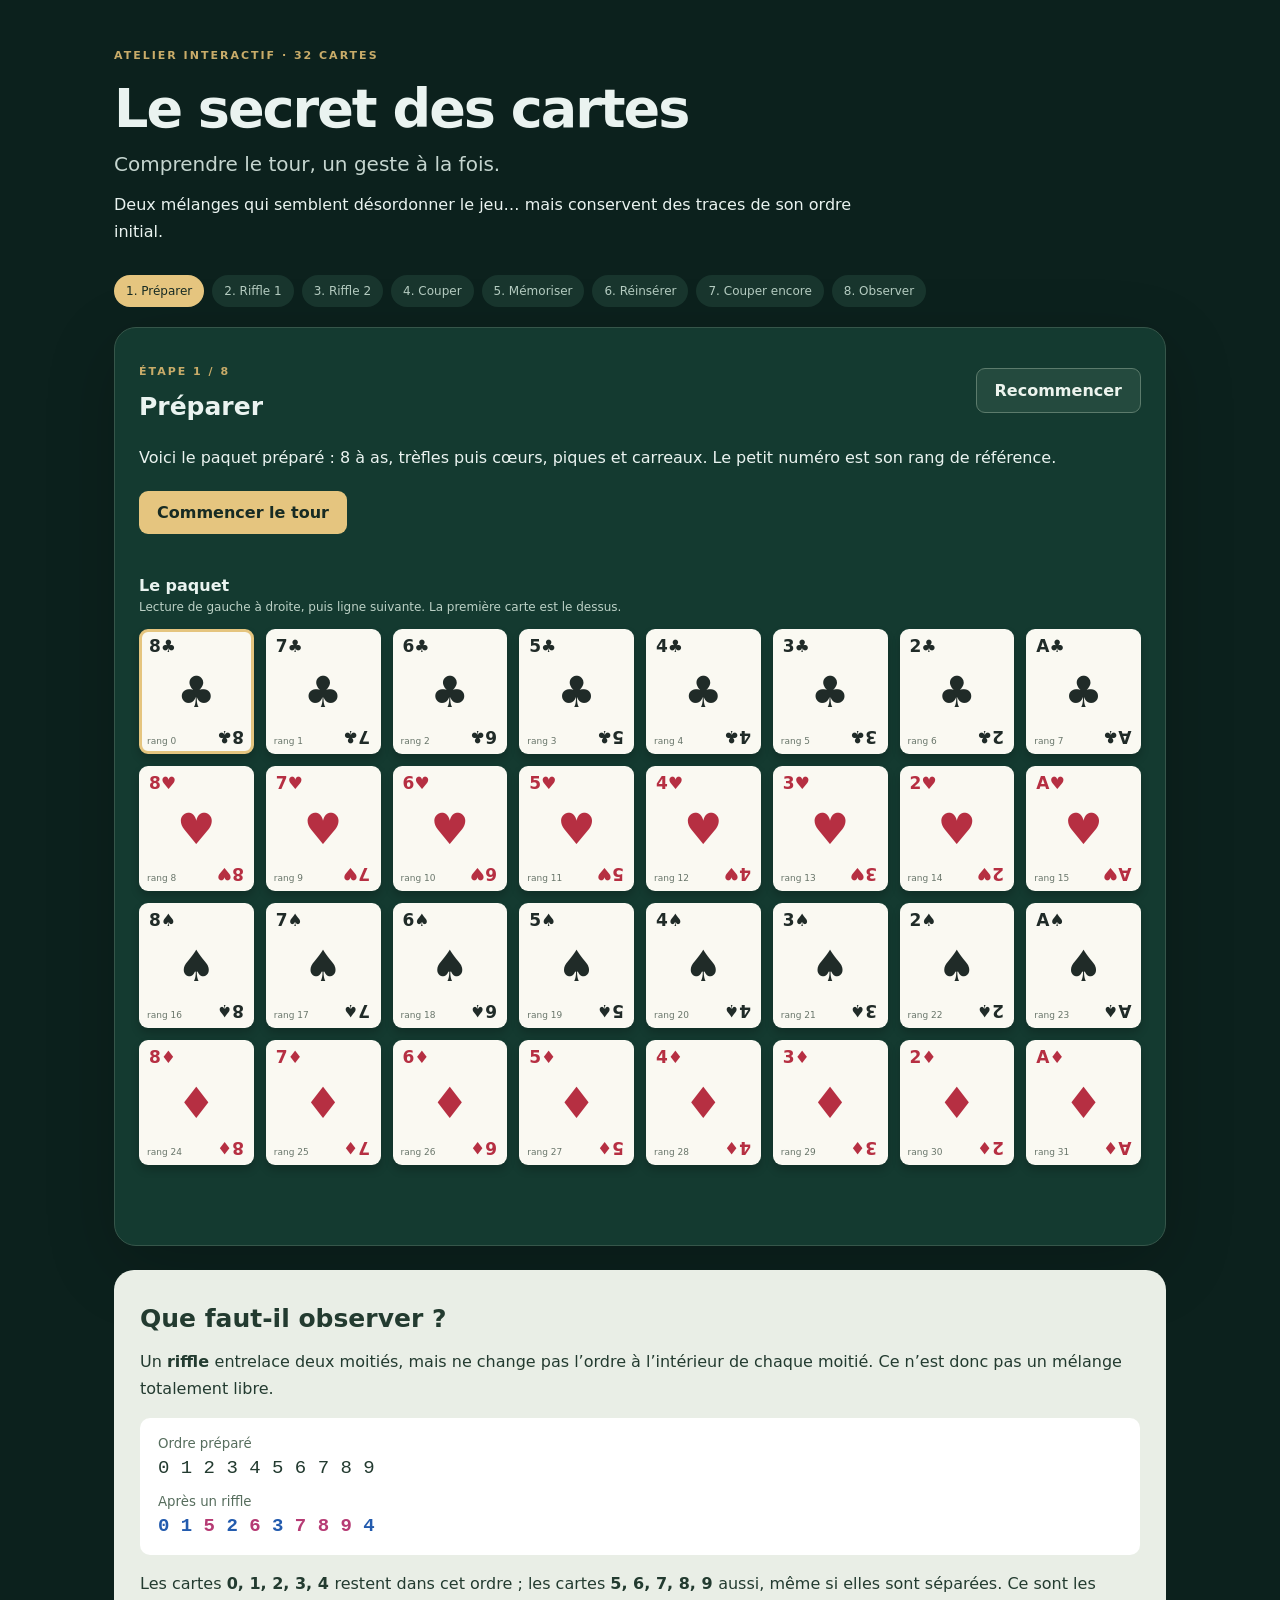
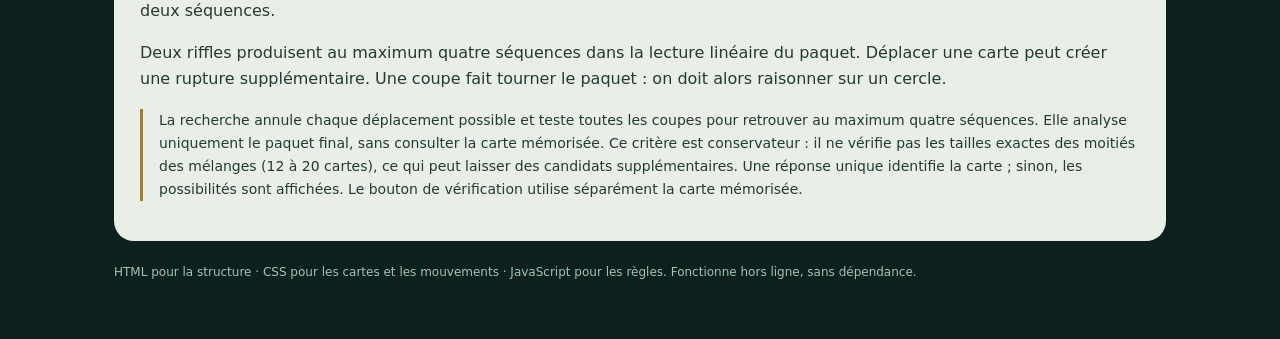
==== tour-cartes/index.html @ bb6fe9b4 "Add files via upload Reformatage" ====
<!DOCTYPE html>
<html lang="fr">
 <head>
  <meta charset="utf-8"/>
  <meta content="width=device-width, initial-scale=1" name="viewport"/>
  <title>
   Le tour de cartes
  </title>
  <link href="style.css" rel="stylesheet"/>
  <script defer="" src="script.js">
  </script>
 </head>
 <body>
  <!-- TOUR DE CARTES : styles, interface et logique indépendants -->
  <main>
   <header>
    <p class="eyebrow">
     ATELIER INTERACTIF · 32 CARTES
    </p>
    <h1>
     Le secret des cartes
     <span>
      Comprendre le tour, un geste à la fois.
     </span>
    </h1>
    <p>
     Deux mélanges qui semblent désordonner le jeu… mais conservent des traces de son ordre initial.
    </p>
   </header>
   <nav aria-label="Étapes du tour" id="steps">
   </nav>
   <section class="panel">
    <div class="heading">
     <div>
      <p class="eyebrow" id="stage">
      </p>
      <h2 id="title">
      </h2>
     </div>
     <button class="secondary" id="reset">
      Recommencer
     </button>
    </div>
    <p aria-live="polite" id="instruction">
    </p>
    <div id="controls">
    </div>
    <div hidden="" id="shuffle">
     <div class="halves">
      <div>
       <h3>
        Moitié A
       </h3>
       <div class="strip" id="left">
       </div>
      </div>
      <div>
       <h3>
        Moitié B
       </h3>
       <div class="strip" id="right">
       </div>
      </div>
     </div>
     <h3>
      Paquet reconstruit, carte par carte
     </h3>
     <div class="strip" id="merged">
     </div>
    </div>
    <div id="held">
    </div>
    <div class="table-label">
     <strong id="deckLabel">
      Le paquet
     </strong>
     <span>
      Lecture de gauche à droite, puis ligne suivante. La première carte est le dessus.
     </span>
    </div>
    <div class="deck" id="deck">
    </div>
    <p aria-live="polite" class="status" id="status">
    </p>
   </section>
   <section class="explain">
    <h2>
     Que faut-il observer ?
    </h2>
    <p>
     Un
     <strong>
      riffle
     </strong>
     entrelace deux moitiés, mais ne change pas l’ordre à l’intérieur de chaque moitié. Ce n’est donc pas un mélange totalement libre.
    </p>
    <div class="example">
     <div>
      <small>
       Ordre préparé
      </small>
      <code>
       0 1 2 3 4 5 6 7 8 9
      </code>
     </div>
     <div>
      <small>
       Après un riffle
      </small>
      <code>
       <b>
        0 1
       </b>
       <em>
        5
       </em>
       <b>
        2
       </b>
       <em>
        6
       </em>
       <b>
        3
       </b>
       <em>
        7 8 9
       </em>
       <b>
        4
       </b>
      </code>
     </div>
    </div>
    <p>
     Les cartes
     <b>
      0, 1, 2, 3, 4
     </b>
     restent dans cet ordre ; les cartes
     <b>
      5, 6, 7, 8, 9
     </b>
     aussi, même si elles sont séparées. Ce sont les deux séquences.
    </p>
    <p>
     Deux riffles produisent au maximum quatre séquences dans la lecture linéaire du paquet. Déplacer une carte peut créer une rupture supplémentaire. Une coupe fait tourner le paquet : on doit alors raisonner sur un cercle.
    </p>
    <p class="note">
     La recherche annule chaque déplacement possible et teste toutes les coupes pour retrouver au maximum quatre séquences. Elle analyse uniquement le paquet final, sans consulter la carte mémorisée. Ce critère est conservateur : il ne vérifie pas les tailles exactes des moitiés des mélanges (12 à 20 cartes), ce qui peut laisser des candidats supplémentaires. Une réponse unique identifie la carte ; sinon, les possibilités sont affichées. Le bouton de vérification utilise séparément la carte mémorisée.
    </p>
   </section>
   <footer>
    HTML pour la structure · CSS pour les cartes et les mouvements · JavaScript pour les règles. Fonctionne hors ligne, sans dépendance.
   </footer>
  </main>
 </body>
</html>
---- tour-cartes/style.css ----
:root {
    font-family: system-ui, sans-serif;
    color: #eaf3f0;
    background: #0c211d;
    font-synthesis: none
}

* {
    box-sizing: border-box
}

body {
    margin: 0
}

main {
    max-width: 1100px;
    margin: auto;
    padding: 36px 24px
}

header {
    max-width: 760px;
    margin-bottom: 30px
}

.eyebrow {
    font-size: 11px;
    letter-spacing: 2px;
    color: #c9ac69;
    font-weight: 750
}

h1 {
    font-size: clamp(32px, 5vw, 54px);
    letter-spacing: -2px;
    margin: 12px 0
}

h1 span {
    display: block;
    font-size: 20px;
    font-weight: 400;
    letter-spacing: 0;
    margin-top: 12px;
    color: #c5d5cf
}

p {
    line-height: 1.65
}

nav {
    display: flex;
    gap: 8px;
    flex-wrap: wrap;
    margin: 20px 0
}

nav span {
    padding: 9px 12px;
    border-radius: 20px;
    background: #18352d;
    color: #b4cbc0;
    font-size: 12px
}

nav .active {
    background: #e5c57f;
    color: #172b23
}

.panel {
    background: #143a30;
    border: 1px solid #36564a;
    border-radius: 22px;
    padding: 24px;
    box-shadow: 0 20px 70px #0003
}

.heading {
    display: flex;
    justify-content: space-between;
    align-items: center;
    gap: 16px
}

h2 {
    margin: 8px 0;
    font-size: 25px
}

button {
    font: inherit;
    cursor: pointer;
    border: 0;
    border-radius: 9px;
    padding: 12px 18px;
    background: #e5c57f;
    color: #172b23;
    font-weight: 650
}

button:disabled {
    opacity: .45;
    cursor: default
}

.secondary {
    background: #244a3e;
    color: #edf4ee;
    border: 1px solid #5c7b6c
}

button:focus-visible,
input:focus-visible {
    outline: 3px solid #93d7ff;
    outline-offset: 4px
}

#controls {
    display: flex;
    gap: 12px;
    align-items: center;
    flex-wrap: wrap;
    margin: 20px 0
}

input[type=range] {
    width: min(300px, 65vw);
    accent-color: #e5c57f
}

.table-label {
    display: flex;
    flex-direction: column;
    gap: 5px;
    margin: 22px 0 15px
}

.table-label span {
    font-size: 12px;
    color: #bcd1c6
}

.deck {
    display: grid;
    grid-template-columns: repeat(8, minmax(0, 1fr));
    gap: 12px
}

.card {
    height: 125px;
    min-width: 0;
    background: #faf9f2;
    color: #202b28;
    border-radius: 9px;
    position: relative;
    box-shadow: 0 5px 8px #0003;
    border: 3px solid transparent;
    transition: transform .35s, opacity .35s;
    user-select: none
}

.card.red {
    color: #b62f42
}

.corner {
    position: absolute;
    top: 6px;
    left: 7px;
    font-size: 17px;
    font-weight: 700;
    line-height: 1
}

.corner.bottom {
    top: auto;
    left: auto;
    right: 7px;
    bottom: 6px;
    transform: rotate(180deg)
}

.suit {
    position: absolute;
    inset: 0;
    display: grid;
    place-items: center;
    font-size: 43px
}

.rank {
    position: absolute;
    bottom: 5px;
    left: 5px;
    font-size: 9px;
    color: #68756a
}

.card.top {
    border-color: #e5c57f
}

.card.marked {
    border-color: #35bcec;
    transform: translateY(-6px)
}

.strip {
    display: flex;
    gap: 5px;
    flex-wrap: wrap;
    min-height: 48px
}

.mini {
    background: #faf9f2;
    color: #203129;
    padding: 9px 7px;
    border-radius: 5px;
    font-weight: 700;
    font-size: 13px
}

.mini.red {
    color: #b62f42
}

.mini.enter {
    animation: arrive .35s ease-out
}

.halves {
    display: grid;
    grid-template-columns: 1fr 1fr;
    gap: 25px
}

h3 {
    font-size: 14px;
    color: #cfdfd6
}

#shuffle {
    padding: 8px 0 20px;
    border-bottom: 1px solid #4a685b
}

.slot {
    height: 40px;
    padding: 8px;
    border: 1px dashed #cbb577;
    background: #284f40;
    color: #ffe5ac;
    font-size: 12px;
    width: 100%
}

.insert-cell {
    display: flex;
    flex-direction: column;
    gap: 8px
}

.status {
    color: #ffe2a3;
    min-height: 24px
}

.explain {
    background: #e9eee6;
    color: #233b30;
    padding: 26px;
    border-radius: 20px;
    margin-top: 24px
}

.example {
    display: grid;
    gap: 15px;
    background: #fff;
    padding: 18px;
    border-radius: 10px
}

.example small {
    display: block;
    color: #566d5d;
    margin-bottom: 6px
}

code {
    font-size: clamp(12px, 2.4vw, 19px)
}

code b {
    color: #235bae
}

code em {
    color: #b63b74;
    font-weight: 700;
    font-style: normal
}

.note {
    border-left: 3px solid #a17c31;
    padding-left: 16px;
    font-size: 14px
}

footer {
    font-size: 12px;
    color: #a9c1b3;
    margin: 24px 0
}

#held {
    display: flex;
    align-items: center;
    gap: 18px
}

#held .card {
    width: 85px;
    flex-shrink: 0
}

label {
    display: flex;
    gap: 8px;
    align-items: center
}

.sequence {
    border-top-width: 8px
}

@keyframes arrive {
    from {
        transform: translateY(-25px);
        opacity: 0
    }

    to {
        transform: none;
        opacity: 1
    }
}

@media(max-width:650px) {
    main {
        padding: 24px 12px
    }

    .panel {
        padding: 16px
    }

    .deck {
        grid-template-columns: repeat(4, minmax(0, 1fr));
        gap: 9px
    }

    .card {
        height: 105px
    }

    .halves {
        gap: 12px
    }

    .heading {
        align-items: flex-start
    }

    .heading button {
        font-size: 12px;
        padding: 10px
    }

    h2 {
        font-size: 21px
    }
}

@media(prefers-reduced-motion:reduce) {
    * {
        animation: none !important;
        transition: none !important
    }
}
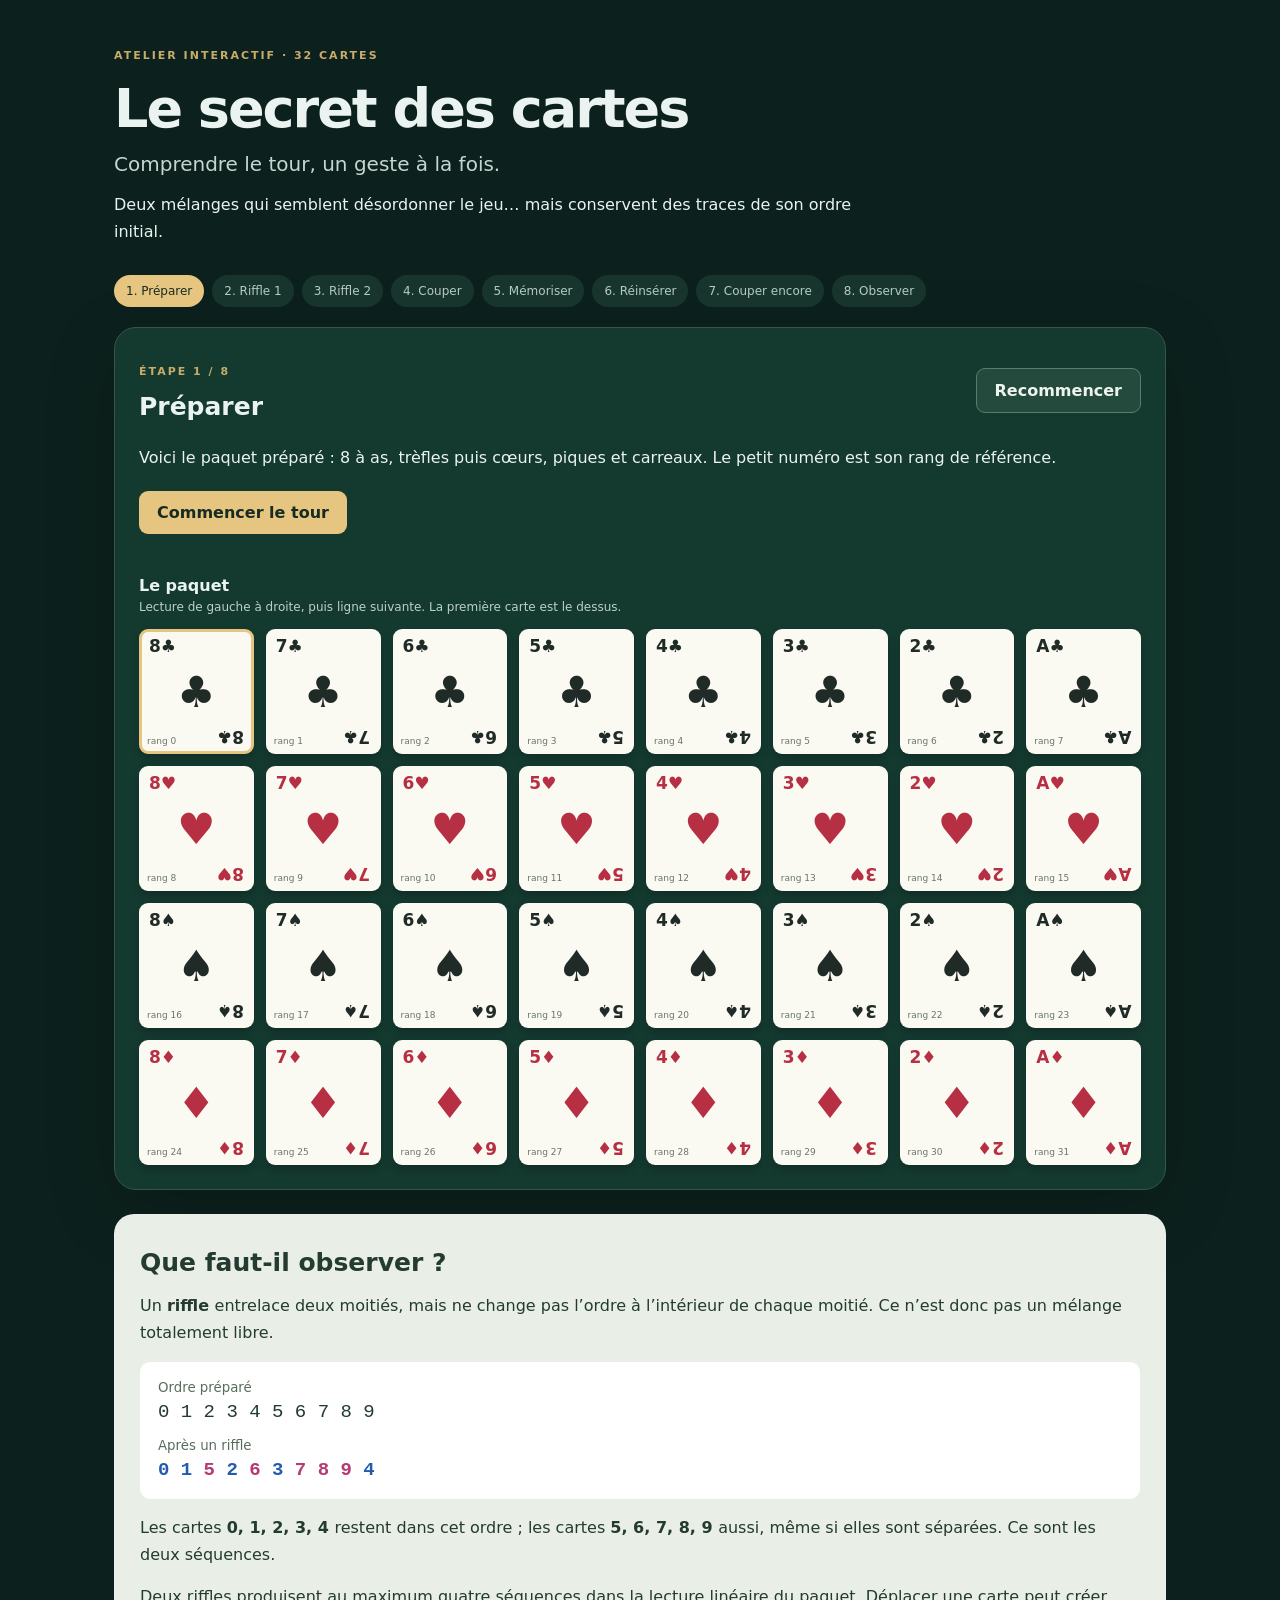
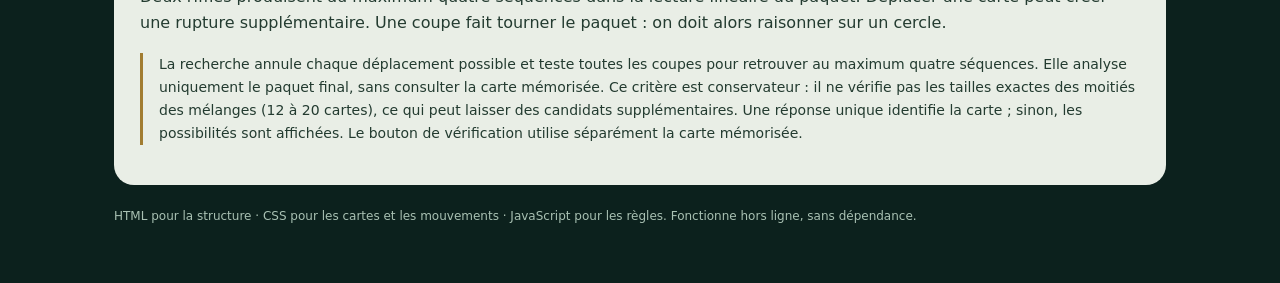
==== commit 93f833ed: "Add files via upload Réduction taille, ajout de messages et sélection du texte site interdit" ====
--- a/tour-cartes/index.html
+++ b/tour-cartes/index.html
@@ -78,9 +78,11 @@
       Lecture de gauche à droite, puis ligne suivante. La première carte est le dessus.
      </span>
     </div>
+    <p aria-live="polite" class="status" id="statusTop" role="status">
+    </p>
     <div class="deck" id="deck">
     </div>
-    <p aria-live="polite" class="status" id="status">
+    <p aria-hidden="true" class="status" id="status">
     </p>
    </section>
    <section class="explain">
--- a/tour-cartes/style.css
+++ b/tour-cartes/style.css
@@ -1,394 +1,420 @@
 :root {
-    font-family: system-ui, sans-serif;
-    color: #eaf3f0;
-    background: #0c211d;
-    font-synthesis: none
+  font-family: system-ui, sans-serif;
+  color: #eaf3f0;
+  background: #0c211d;
+  font-synthesis: none
 }
 
 * {
-    box-sizing: border-box
+  box-sizing: border-box
 }
 
 body {
-    margin: 0
+  margin: 0
 }
 
 main {
-    max-width: 1100px;
-    margin: auto;
-    padding: 36px 24px
+  max-width: 1100px;
+  margin: auto;
+  padding: 36px 24px
 }
 
 header {
-    max-width: 760px;
-    margin-bottom: 30px
+  max-width: 760px;
+  margin-bottom: 30px
 }
 
 .eyebrow {
-    font-size: 11px;
-    letter-spacing: 2px;
-    color: #c9ac69;
-    font-weight: 750
+  font-size: 11px;
+  letter-spacing: 2px;
+  color: #c9ac69;
+  font-weight: 750
 }
 
 h1 {
-    font-size: clamp(32px, 5vw, 54px);
-    letter-spacing: -2px;
-    margin: 12px 0
+  font-size: clamp(32px, 5vw, 54px);
+  letter-spacing: -2px;
+  margin: 12px 0
 }
 
 h1 span {
-    display: block;
-    font-size: 20px;
-    font-weight: 400;
-    letter-spacing: 0;
-    margin-top: 12px;
-    color: #c5d5cf
+  display: block;
+  font-size: 20px;
+  font-weight: 400;
+  letter-spacing: 0;
+  margin-top: 12px;
+  color: #c5d5cf
 }
 
 p {
-    line-height: 1.65
+  line-height: 1.65
 }
 
 nav {
-    display: flex;
-    gap: 8px;
-    flex-wrap: wrap;
-    margin: 20px 0
+  display: flex;
+  gap: 8px;
+  flex-wrap: wrap;
+  margin: 20px 0
 }
 
 nav span {
-    padding: 9px 12px;
-    border-radius: 20px;
-    background: #18352d;
-    color: #b4cbc0;
-    font-size: 12px
+  padding: 9px 12px;
+  border-radius: 20px;
+  background: #18352d;
+  color: #b4cbc0;
+  font-size: 12px
 }
 
 nav .active {
-    background: #e5c57f;
-    color: #172b23
+  background: #e5c57f;
+  color: #172b23
 }
 
 .panel {
-    background: #143a30;
-    border: 1px solid #36564a;
-    border-radius: 22px;
-    padding: 24px;
-    box-shadow: 0 20px 70px #0003
+  background: #143a30;
+  border: 1px solid #36564a;
+  border-radius: 22px;
+  padding: 24px;
+  box-shadow: 0 20px 70px #0003
 }
 
 .heading {
-    display: flex;
-    justify-content: space-between;
-    align-items: center;
-    gap: 16px
+  display: flex;
+  justify-content: space-between;
+  align-items: center;
+  gap: 16px
 }
 
 h2 {
-    margin: 8px 0;
-    font-size: 25px
+  margin: 8px 0;
+  font-size: 25px
 }
 
 button {
-    font: inherit;
-    cursor: pointer;
-    border: 0;
-    border-radius: 9px;
-    padding: 12px 18px;
-    background: #e5c57f;
-    color: #172b23;
-    font-weight: 650
+  font: inherit;
+  cursor: pointer;
+  border: 0;
+  border-radius: 9px;
+  padding: 12px 18px;
+  background: #e5c57f;
+  color: #172b23;
+  font-weight: 650
 }
 
 button:disabled {
-    opacity: .45;
-    cursor: default
+  opacity: .45;
+  cursor: default
 }
 
 .secondary {
-    background: #244a3e;
-    color: #edf4ee;
-    border: 1px solid #5c7b6c
+  background: #244a3e;
+  color: #edf4ee;
+  border: 1px solid #5c7b6c
 }
 
 button:focus-visible,
 input:focus-visible {
-    outline: 3px solid #93d7ff;
-    outline-offset: 4px
+  outline: 3px solid #93d7ff;
+  outline-offset: 4px
 }
 
 #controls {
-    display: flex;
-    gap: 12px;
-    align-items: center;
-    flex-wrap: wrap;
-    margin: 20px 0
+  display: flex;
+  gap: 12px;
+  align-items: center;
+  flex-wrap: wrap;
+  margin: 20px 0
 }
 
 input[type=range] {
-    width: min(300px, 65vw);
-    accent-color: #e5c57f
+  width: min(300px, 65vw);
+  accent-color: #e5c57f
 }
 
 .table-label {
-    display: flex;
-    flex-direction: column;
-    gap: 5px;
-    margin: 22px 0 15px
+  display: flex;
+  flex-direction: column;
+  gap: 5px;
+  margin: 22px 0 15px
 }
 
 .table-label span {
+  font-size: 12px;
+  color: #bcd1c6
+}
+
+.deck {
+  display: grid;
+  grid-template-columns: repeat(8, minmax(0, 1fr));
+  gap: 12px
+}
+
+.card {
+  height: 125px;
+  min-width: 0;
+  background: #faf9f2;
+  color: #202b28;
+  border-radius: 9px;
+  position: relative;
+  box-shadow: 0 5px 8px #0003;
+  border: 3px solid transparent;
+  transition: transform .35s, opacity .35s;
+  user-select: none
+}
+
+.card.red {
+  color: #b62f42
+}
+
+.corner {
+  position: absolute;
+  top: 6px;
+  left: 7px;
+  font-size: 17px;
+  font-weight: 700;
+  line-height: 1
+}
+
+.corner.bottom {
+  top: auto;
+  left: auto;
+  right: 7px;
+  bottom: 6px;
+  transform: rotate(180deg)
+}
+
+.suit {
+  position: absolute;
+  inset: 0;
+  display: grid;
+  place-items: center;
+  font-size: 43px
+}
+
+.rank {
+  position: absolute;
+  bottom: 5px;
+  left: 5px;
+  font-size: 9px;
+  color: #68756a
+}
+
+.card.top {
+  border-color: #e5c57f
+}
+
+.card.marked {
+  border-color: #35bcec;
+  transform: translateY(-6px)
+}
+
+.strip {
+  display: flex;
+  gap: 5px;
+  flex-wrap: wrap;
+  min-height: 48px
+}
+
+.mini {
+  background: #faf9f2;
+  color: #203129;
+  padding: 9px 7px;
+  border-radius: 5px;
+  font-weight: 700;
+  font-size: 13px
+}
+
+.mini.red {
+  color: #b62f42
+}
+
+.mini.enter {
+  animation: arrive .35s ease-out
+}
+
+.halves {
+  display: grid;
+  grid-template-columns: 1fr 1fr;
+  gap: 25px
+}
+
+h3 {
+  font-size: 14px;
+  color: #cfdfd6
+}
+
+#shuffle {
+  padding: 8px 0 20px;
+  border-bottom: 1px solid #4a685b
+}
+
+.slot {
+  height: 40px;
+  padding: 8px;
+  border: 1px dashed #cbb577;
+  background: #284f40;
+  color: #ffe5ac;
+  font-size: 12px;
+  width: 100%
+}
+
+.insert-cell {
+  display: flex;
+  flex-direction: column;
+  gap: 8px
+}
+
+.status {
+  color: #ffe2a3;
+  min-height: 24px
+}
+
+.explain {
+  background: #e9eee6;
+  color: #233b30;
+  padding: 26px;
+  border-radius: 20px;
+  margin-top: 24px
+}
+
+.example {
+  display: grid;
+  gap: 15px;
+  background: #fff;
+  padding: 18px;
+  border-radius: 10px
+}
+
+.example small {
+  display: block;
+  color: #566d5d;
+  margin-bottom: 6px
+}
+
+code {
+  font-size: clamp(12px, 2.4vw, 19px)
+}
+
+code b {
+  color: #235bae
+}
+
+code em {
+  color: #b63b74;
+  font-weight: 700;
+  font-style: normal
+}
+
+.note {
+  border-left: 3px solid #a17c31;
+  padding-left: 16px;
+  font-size: 14px
+}
+
+footer {
+  font-size: 12px;
+  color: #a9c1b3;
+  margin: 24px 0
+}
+
+#held {
+  display: flex;
+  align-items: center;
+  gap: 18px
+}
+
+#held .card {
+  width: 85px;
+  flex-shrink: 0
+}
+
+label {
+  display: flex;
+  gap: 8px;
+  align-items: center
+}
+
+.sequence {
+  border-top-width: 8px
+}
+
+@keyframes arrive {
+  from {
+    transform: translateY(-25px);
+    opacity: 0
+  }
+
+  to {
+    transform: none;
+    opacity: 1
+  }
+}
+
+@media(max-width:650px) {
+  main {
+    padding: 24px 12px
+  }
+
+  .panel {
+    padding: 16px
+  }
+
+  .deck {
+    grid-template-columns: repeat(4, minmax(0, 1fr));
+    gap: 9px
+  }
+
+  .card {
+    height: 105px
+  }
+
+  .halves {
+    gap: 12px
+  }
+
+  .heading {
+    align-items: flex-start
+  }
+
+  .heading button {
     font-size: 12px;
-    color: #bcd1c6
-}
-
-.deck {
-    display: grid;
-    grid-template-columns: repeat(8, minmax(0, 1fr));
-    gap: 12px
-}
-
-.card {
-    height: 125px;
-    min-width: 0;
-    background: #faf9f2;
-    color: #202b28;
-    border-radius: 9px;
-    position: relative;
-    box-shadow: 0 5px 8px #0003;
-    border: 3px solid transparent;
-    transition: transform .35s, opacity .35s;
-    user-select: none
-}
-
-.card.red {
-    color: #b62f42
-}
-
-.corner {
-    position: absolute;
-    top: 6px;
-    left: 7px;
-    font-size: 17px;
-    font-weight: 700;
-    line-height: 1
-}
-
-.corner.bottom {
-    top: auto;
-    left: auto;
-    right: 7px;
-    bottom: 6px;
-    transform: rotate(180deg)
-}
-
-.suit {
-    position: absolute;
-    inset: 0;
-    display: grid;
-    place-items: center;
-    font-size: 43px
-}
-
-.rank {
-    position: absolute;
-    bottom: 5px;
-    left: 5px;
-    font-size: 9px;
-    color: #68756a
-}
-
-.card.top {
-    border-color: #e5c57f
-}
-
-.card.marked {
-    border-color: #35bcec;
-    transform: translateY(-6px)
-}
-
-.strip {
-    display: flex;
-    gap: 5px;
-    flex-wrap: wrap;
-    min-height: 48px
-}
-
-.mini {
-    background: #faf9f2;
-    color: #203129;
-    padding: 9px 7px;
-    border-radius: 5px;
-    font-weight: 700;
-    font-size: 13px
-}
-
-.mini.red {
-    color: #b62f42
-}
-
-.mini.enter {
-    animation: arrive .35s ease-out
-}
-
-.halves {
-    display: grid;
-    grid-template-columns: 1fr 1fr;
-    gap: 25px
-}
-
-h3 {
-    font-size: 14px;
-    color: #cfdfd6
-}
-
-#shuffle {
-    padding: 8px 0 20px;
-    border-bottom: 1px solid #4a685b
-}
-
-.slot {
-    height: 40px;
-    padding: 8px;
-    border: 1px dashed #cbb577;
-    background: #284f40;
-    color: #ffe5ac;
-    font-size: 12px;
-    width: 100%
-}
-
-.insert-cell {
-    display: flex;
-    flex-direction: column;
-    gap: 8px
-}
-
+    padding: 10px
+  }
+
+  h2 {
+    font-size: 21px
+  }
+}
+
+@media(prefers-reduced-motion:reduce) {
+  * {
+    animation: none !important;
+    transition: none !important
+  }
+}
+
+/* Le texte et les cartes ne sont pas sélectionnables.
+   Les boutons et le curseur conservent leurs interactions. */
+body {
+  -webkit-user-select: none;
+  user-select: none;
+}
+
+/* Résultats synchronisés au-dessus et en dessous du paquet. */
 .status {
-    color: #ffe2a3;
-    min-height: 24px
-}
-
-.explain {
-    background: #e9eee6;
-    color: #233b30;
-    padding: 26px;
-    border-radius: 20px;
-    margin-top: 24px
-}
-
-.example {
-    display: grid;
-    gap: 15px;
-    background: #fff;
-    padding: 18px;
-    border-radius: 10px
-}
-
-.example small {
-    display: block;
-    color: #566d5d;
-    margin-bottom: 6px
-}
-
-code {
-    font-size: clamp(12px, 2.4vw, 19px)
-}
-
-code b {
-    color: #235bae
-}
-
-code em {
-    color: #b63b74;
-    font-weight: 700;
-    font-style: normal
-}
-
-.note {
-    border-left: 3px solid #a17c31;
-    padding-left: 16px;
-    font-size: 14px
-}
-
-footer {
-    font-size: 12px;
-    color: #a9c1b3;
-    margin: 24px 0
-}
-
-#held {
-    display: flex;
-    align-items: center;
-    gap: 18px
-}
-
-#held .card {
-    width: 85px;
-    flex-shrink: 0
-}
-
-label {
-    display: flex;
-    gap: 8px;
-    align-items: center
-}
-
-.sequence {
-    border-top-width: 8px
-}
-
-@keyframes arrive {
-    from {
-        transform: translateY(-25px);
-        opacity: 0
-    }
-
-    to {
-        transform: none;
-        opacity: 1
-    }
-}
-
-@media(max-width:650px) {
-    main {
-        padding: 24px 12px
-    }
-
-    .panel {
-        padding: 16px
-    }
-
-    .deck {
-        grid-template-columns: repeat(4, minmax(0, 1fr));
-        gap: 9px
-    }
-
-    .card {
-        height: 105px
-    }
-
-    .halves {
-        gap: 12px
-    }
-
-    .heading {
-        align-items: flex-start
-    }
-
-    .heading button {
-        font-size: 12px;
-        padding: 10px
-    }
-
-    h2 {
-        font-size: 21px
-    }
-}
-
-@media(prefers-reduced-motion:reduce) {
-    * {
-        animation: none !important;
-        transition: none !important
-    }
-}
+  font-size: 18px;
+  line-height: 1.55;
+  font-weight: 600;
+  color: #ffe2a3;
+  margin: 16px 0;
+}
+
+.status:empty {
+  display: none;
+}
+
+@media (max-width: 650px) {
+  .status {
+    font-size: 16px;
+  }
+}
